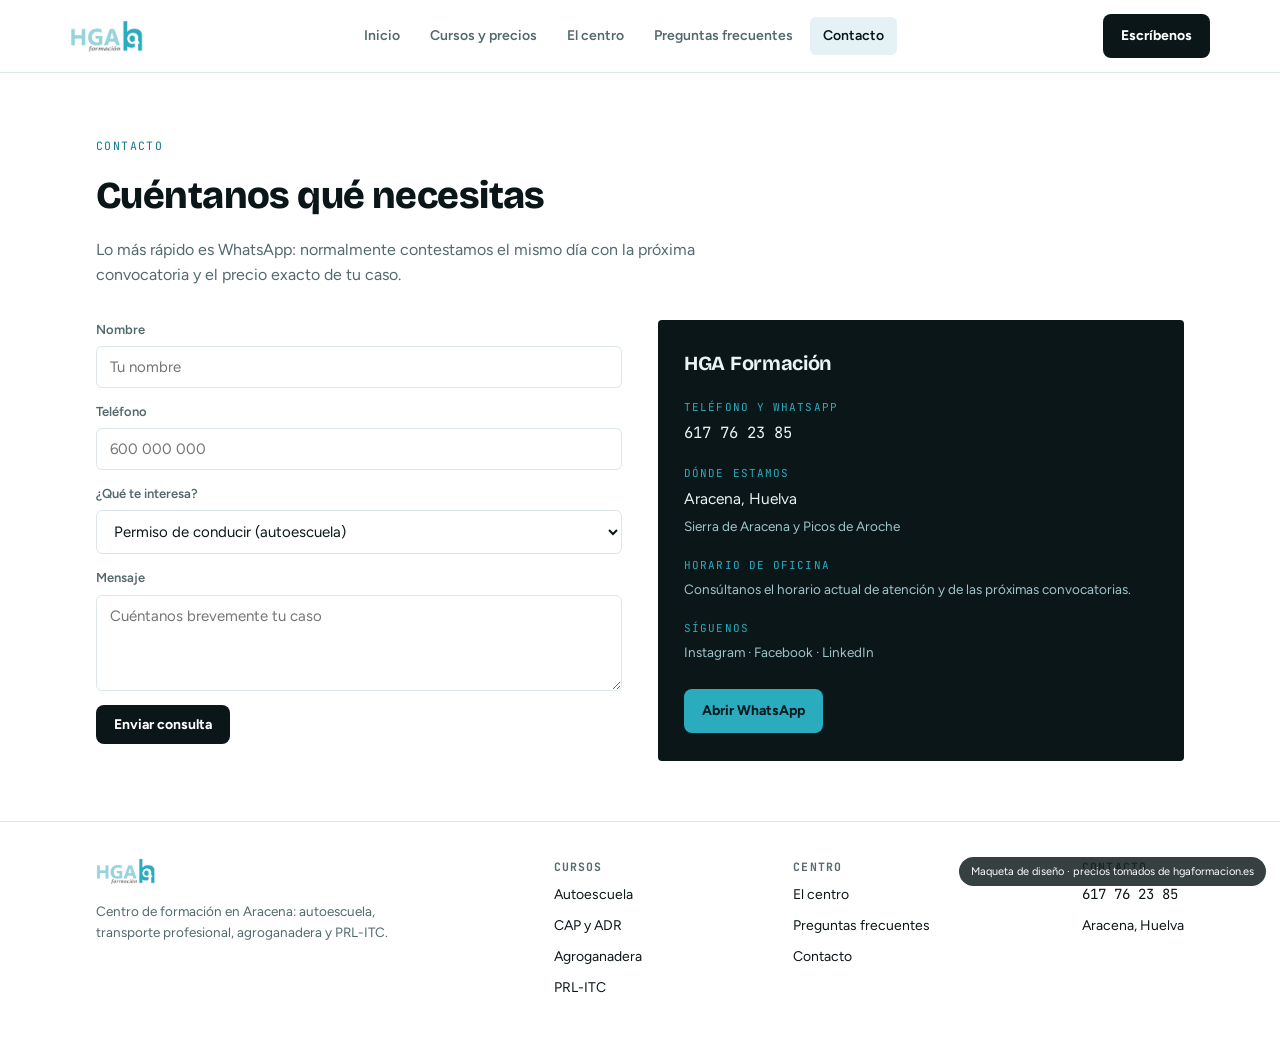
==== contacto.html @ 6712f412 "Web inicial de HGA Formacion" ====
<!doctype html>
<html lang="es">
<head>
<meta charset="utf-8">
<meta name="viewport" content="width=device-width, initial-scale=1">
<title>Contacto — HGA Formación</title>
<meta name="description" content="Teléfono, WhatsApp y formulario de contacto de HGA Formación en Aracena, Huelva.">
<link rel="stylesheet" href="assets/style.css">
</head>
<body>

<div class="flag">Maqueta de diseño<span class="long"> · precios tomados de hgaformacion.es</span></div>

<nav class="nav">
  <div class="wrap nav-inner">
    <a href="index.html"><img src="assets/logo.png" alt="HGA Formación"></a>
    <div class="nav-links">
      <a href="index.html" data-nav="inicio">Inicio</a>
      <a href="cursos.html" data-nav="cursos">Cursos y precios</a>
      <a href="el-centro.html" data-nav="centro">El centro</a>
      <a href="preguntas-frecuentes.html" data-nav="faq">Preguntas frecuentes</a>
      <a href="contacto.html" data-nav="contacto" class="active">Contacto</a>
    </div>
    <a class="btn btn-dark" href="contacto.html">Escríbenos</a>
  </div>
</nav>

<main>
<section>
    <div class="wrap">
      <div class="head">
        <span class="label">Contacto</span>
        <h2>Cuéntanos qué necesitas</h2>
        <p>Lo más rápido es WhatsApp: normalmente contestamos el mismo día con la próxima convocatoria y el precio exacto de tu caso.</p>
      </div>
      <div class="contact-grid">
        <form onsubmit="event.preventDefault(); this.querySelector('.sent').hidden=false;">
          <div class="field"><label for="n">Nombre</label><input id="n" type="text" placeholder="Tu nombre" required></div>
          <div class="field"><label for="t">Teléfono</label><input id="t" type="tel" placeholder="600 000 000" required></div>
          <div class="field"><label for="c">¿Qué te interesa?</label>
            <select id="c">
              <option>Permiso de conducir (autoescuela)</option>
              <option>CAP inicial o renovación</option>
              <option>ADR</option>
              <option>Formación agroganadera</option>
              <option>PRL-ITC / formación de empresa</option>
              <option>Otra cosa</option>
            </select>
          </div>
          <div class="field"><label for="m">Mensaje</label><textarea id="m" rows="4" placeholder="Cuéntanos brevemente tu caso"></textarea></div>
          <button class="btn btn-dark" type="submit">Enviar consulta</button>
          <p class="sent" hidden style="margin-top:12px; font-size:14px; color:var(--teal);">Formulario de ejemplo — en la web real, esta consulta llegaría al correo del centro.</p>
        </form>
        <div class="info-card">
          <h3>HGA Formación</h3>
          <div class="info-item"><div class="k">Teléfono y WhatsApp</div><p class="num">617 76 23 85</p></div>
          <div class="info-item"><div class="k">Dónde estamos</div><p>Aracena, Huelva</p><p class="small">Sierra de Aracena y Picos de Aroche</p></div>
          <div class="info-item"><div class="k">Horario de oficina</div><p class="small">Consúltanos el horario actual de atención y de las próximas convocatorias.</p></div>
          <div class="info-item"><div class="k">Síguenos</div><p class="small">Instagram · Facebook · LinkedIn</p></div>
          <div style="margin-top:26px;"><a class="btn btn-teal" href="contacto.html">Abrir WhatsApp</a></div>
        </div>
      </div>
    </div>
  </section>
</main>

<footer>
  <div class="wrap foot">
    <div>
      <img src="assets/logo.png" alt="HGA Formación">
      <p>Centro de formación en Aracena: autoescuela, transporte profesional, agroganadera y PRL-ITC.</p>
    </div>
    <div>
      <h4>Cursos</h4>
      <a href="cursos.html">Autoescuela</a>
      <a href="cursos.html">CAP y ADR</a>
      <a href="cursos.html">Agroganadera</a>
      <a href="cursos.html">PRL-ITC</a>
    </div>
    <div>
      <h4>Centro</h4>
      <a href="el-centro.html">El centro</a>
      <a href="preguntas-frecuentes.html">Preguntas frecuentes</a>
      <a href="contacto.html">Contacto</a>
    </div>
    <div>
      <h4>Contacto</h4>
      <a href="contacto.html" class="num">617 76 23 85</a>
      <a href="contacto.html">Aracena, Huelva</a>
    </div>
  </div>
</footer>

</body>
</html>
---- assets/style.css ----
@import url('https://fonts.googleapis.com/css2?family=Bricolage+Grotesque:opsz,wght@12..96,600;12..96,700;12..96,800&family=Figtree:wght@400;500;600;700&family=JetBrains+Mono:wght@500;600&display=swap');

  :root{
    --paper:#FFFFFF;
    --mist:#EDF2F3;
    --ink:#0B1618;
    --ink-soft:#54696D;
    --teal:#12798C;
    --teal-bright:#2AACBE;
    --teal-light:#8FD1DC;
    --teal-soft:#E4F2F5;
    --line:#DCE6E8;
    --on-dark:#EAF4F5;
    --on-dark-soft:#9FC4CA;
    --dark-panel:#0B1618;
    --dark-panel-2:#122A2F;
  }
  @media (prefers-color-scheme: dark){
    :root:not([data-theme="light"]){
      --paper:#0A1517;
      --mist:#101F22;
      --ink:#E9F3F4;
      --ink-soft:#95AEB2;
      --teal:#3FB0C3;
      --teal-bright:#5CC8D8;
      --teal-light:#2F707B;
      --teal-soft:#12292E;
      --line:#1E3438;
      --on-dark:#EAF4F5;
      --on-dark-soft:#9FC4CA;
      --dark-panel:#06100F;
      --dark-panel-2:#0F2226;
    }
  }
  :root[data-theme="dark"]{
    --paper:#0A1517;
    --mist:#101F22;
    --ink:#E9F3F4;
    --ink-soft:#95AEB2;
    --teal:#3FB0C3;
    --teal-bright:#5CC8D8;
    --teal-light:#2F707B;
    --teal-soft:#12292E;
    --line:#1E3438;
    --on-dark:#EAF4F5;
    --on-dark-soft:#9FC4CA;
    --dark-panel:#06100F;
    --dark-panel-2:#0F2226;
  }

  *{box-sizing:border-box;}
  body{margin:0; background:var(--paper); color:var(--ink); font-family:'Figtree', system-ui, sans-serif; -webkit-font-smoothing:antialiased; line-height:1.55;}
  h1,h2,h3,h4{font-family:'Bricolage Grotesque', system-ui, sans-serif; margin:0; text-wrap:balance; letter-spacing:-.015em;}
  p{margin:0;}
  a{color:inherit; text-decoration:none;}
  .num{font-family:'JetBrains Mono', monospace; font-variant-numeric:tabular-nums;}
  .wrap{max-width:1140px; margin:0 auto; padding:0 26px;}
  .label{font-family:'JetBrains Mono', monospace; font-size:11.5px; letter-spacing:.12em; text-transform:uppercase; color:var(--teal);}

  /* ---------- nav ---------- */
  .nav{position:sticky; top:0; z-index:40; background:color-mix(in srgb, var(--paper) 92%, transparent); backdrop-filter:blur(10px); border-bottom:1px solid var(--line);}
  .nav-inner{display:flex; align-items:center; justify-content:space-between; gap:18px; padding:14px 0;}
  .nav img{height:32px; width:auto; display:block;}
  .nav-links{display:flex; gap:4px; overflow-x:auto; scrollbar-width:none;}
  .nav-links::-webkit-scrollbar{display:none;}
  .nav-links a{font-size:14px; font-weight:600; color:var(--ink-soft); padding:8px 13px; border-radius:6px; white-space:nowrap;}
  .nav-links a:hover{background:var(--mist); color:var(--ink);}
  .nav-links a.active{color:var(--ink); background:var(--teal-soft);}
  .btn{display:inline-flex; align-items:center; gap:8px; font-weight:700; font-size:14px; padding:11px 18px; border-radius:8px; white-space:nowrap; border:none; cursor:pointer; font-family:'Figtree',sans-serif;}
  .btn-dark{background:var(--ink); color:var(--paper);}
  .btn-teal{background:var(--teal-bright); color:#04191D;}
  .btn-line{border:1.5px solid var(--line); color:var(--ink);}
  .btn-light{background:var(--on-dark); color:#04191D;}


  /* ---------- hero ---------- */
  .hero{background:var(--dark-panel); color:var(--on-dark); padding:64px 0 0; position:relative; overflow:hidden;}
  .hero .eyebrow{color:var(--teal-bright); font-family:'JetBrains Mono',monospace; font-size:11.5px; letter-spacing:.12em; text-transform:uppercase;}
  .hero h1{font-size:clamp(38px,6.2vw,68px); font-weight:800; line-height:1.02; margin-top:16px; max-width:15ch; color:var(--on-dark);}
  .hero h1 em{font-style:normal; color:var(--teal-bright);}
  .hero .sub{margin-top:20px; font-size:17px; color:var(--on-dark-soft); max-width:52ch;}
  .hero .ctas{margin-top:30px; display:flex; gap:12px; flex-wrap:wrap;}
  .route{margin-top:56px; padding-bottom:34px;}
  .route-line{position:relative; height:2px; background:linear-gradient(90deg, transparent, var(--teal-light) 12%, var(--teal-light) 88%, transparent);}
  .route-stops{display:grid; grid-template-columns:repeat(4,1fr); margin-top:-7px;}
  .route-stop{text-align:left; padding-right:14px;}
  .route-stop .dot{width:12px; height:12px; border-radius:50%; background:var(--teal-bright); border:3px solid var(--dark-panel); margin-bottom:12px;}
  .route-stop h4{font-size:14.5px; color:var(--on-dark); font-weight:700;}
  .route-stop p{font-size:12.5px; color:var(--on-dark-soft); margin-top:3px;}

  /* ---------- sections ---------- */
  section{padding:60px 0;}
  section.mist{background:var(--mist);}
  .head{max-width:62ch; margin-bottom:32px;}
  .head h2{font-size:clamp(26px,3.6vw,38px); font-weight:800; margin-top:10px;}
  .head p{margin-top:12px; color:var(--ink-soft); font-size:16px;}

  .grid-4{display:grid; grid-template-columns:repeat(4,1fr); gap:14px;}
  .grid-3{display:grid; grid-template-columns:repeat(3,1fr); gap:16px;}
  .grid-2{display:grid; grid-template-columns:1fr 1fr; gap:40px; align-items:start;}

  .tile{background:var(--paper); border:1px solid var(--line); border-radius:4px; padding:22px 20px; display:flex; flex-direction:column; gap:10px; transition:border-color .15s;}
  .tile:hover{border-color:var(--teal-bright);}
  .tile .ico{color:var(--teal); }
  .tile h3{font-size:18px; font-weight:700;}
  .tile p{font-size:14px; color:var(--ink-soft); flex:1;}
  .tile .from{font-family:'JetBrains Mono',monospace; font-size:13px; color:var(--ink); font-weight:600; border-top:1px solid var(--line); padding-top:12px;}
  .tile .from span{color:var(--ink-soft); font-weight:500;}

  /* ---------- price tables ---------- */
  .price-block{margin-bottom:44px;}
  .price-head{display:flex; align-items:baseline; justify-content:space-between; gap:16px; border-bottom:2px solid var(--ink); padding-bottom:10px; margin-bottom:4px; flex-wrap:wrap;}
  .price-head h3{font-size:22px; font-weight:800;}
  .price-head span{font-size:13px; color:var(--ink-soft);}
  .price-row{display:flex; align-items:baseline; justify-content:space-between; gap:16px; padding:14px 2px; border-bottom:1px solid var(--line);}
  .price-row .name{font-size:15px; font-weight:600;}
  .price-row .desc{font-size:13px; color:var(--ink-soft); margin-top:2px; max-width:60ch;}
  .price-row .val{font-family:'JetBrains Mono',monospace; font-size:16px; font-weight:600; color:var(--teal); white-space:nowrap;}
  .note{margin-top:14px; font-size:13px; color:var(--ink-soft);}

  /* ---------- centro / lists ---------- */
  .feature{display:flex; gap:14px; padding:16px 0; border-bottom:1px solid var(--line);}
  .feature:last-child{border-bottom:none;}
  .feature .k{font-family:'JetBrains Mono',monospace; font-size:12px; color:var(--teal); padding-top:3px;}
  .feature h4{font-size:16px; font-weight:700;}
  .feature p{font-size:14px; color:var(--ink-soft); margin-top:4px;}
  .art{width:100%; height:auto; display:block; border-radius:4px;}

  /* ---------- faq ---------- */
  details{border-bottom:1px solid var(--line); padding:16px 0;}
  summary{cursor:pointer; font-weight:700; font-size:16px; list-style:none; display:flex; justify-content:space-between; gap:14px; align-items:center;}
  summary::-webkit-details-marker{display:none;}
  summary::after{content:"+"; font-family:'JetBrains Mono',monospace; color:var(--teal); font-size:19px;}
  details[open] summary::after{content:"–";}
  details p{margin-top:10px; font-size:14.5px; color:var(--ink-soft); max-width:70ch;}

  /* ---------- contact ---------- */
  .contact-grid{display:grid; grid-template-columns:1fr 1fr; gap:36px;}
  .field{display:flex; flex-direction:column; gap:6px; margin-bottom:14px;}
  .field label{font-size:13px; font-weight:600; color:var(--ink-soft);}
  .field input, .field select, .field textarea{
    font-family:'Figtree',sans-serif; font-size:15px; padding:11px 13px; border:1px solid var(--line);
    border-radius:6px; background:var(--paper); color:var(--ink);
  }
  .field input:focus, .field select:focus, .field textarea:focus{outline:2px solid var(--teal-bright); outline-offset:1px; border-color:transparent;}
  .info-card{background:var(--dark-panel); color:var(--on-dark); border-radius:4px; padding:28px 26px;}
  .info-card h3{color:var(--on-dark); font-size:20px; font-weight:700;}
  .info-item{margin-top:20px;}
  .info-item .k{font-family:'JetBrains Mono',monospace; font-size:11px; letter-spacing:.1em; text-transform:uppercase; color:var(--teal-bright);}
  .info-item p{margin-top:5px; font-size:15.5px; color:var(--on-dark);}
  .info-item p.small{font-size:13.5px; color:var(--on-dark-soft);}

  /* ---------- cta band ---------- */
  .band{background:var(--dark-panel-2); color:var(--on-dark); padding:46px 0;}
  .band-inner{display:flex; justify-content:space-between; align-items:center; gap:24px; flex-wrap:wrap;}
  .band h2{color:var(--on-dark); font-size:clamp(23px,3vw,32px); max-width:20ch;}
  .band p{color:var(--on-dark-soft); margin-top:8px; font-size:15px;}

  /* ---------- footer ---------- */
  footer{border-top:1px solid var(--line); padding:36px 0 46px;}
  .foot{display:flex; justify-content:space-between; gap:26px; flex-wrap:wrap;}
  .foot img{height:26px;}
  .foot p{font-size:13.5px; color:var(--ink-soft); margin-top:10px; max-width:34ch;}
  .foot h4{font-size:11.5px; font-family:'JetBrains Mono',monospace; letter-spacing:.1em; text-transform:uppercase; color:var(--ink-soft);}
  .foot a{display:block; font-size:14px; color:var(--ink); margin-top:9px;}

  .flag{position:fixed; bottom:14px; right:14px; z-index:60; background:var(--ink); color:var(--paper); font-size:11px; padding:6px 12px; border-radius:100px; opacity:.82;}
  .flag .long{display:inline;}
  @media (max-width:700px){ .flag .long{display:none;} }

  @media (max-width:900px){
    .grid-4{grid-template-columns:repeat(2,1fr);}
    .grid-3, .grid-2, .contact-grid{grid-template-columns:1fr;}
    .route-stops{grid-template-columns:repeat(2,1fr); gap:22px 0;}
    .nav-inner{flex-wrap:wrap;}
    .nav-links{order:3; width:100%;}
  }
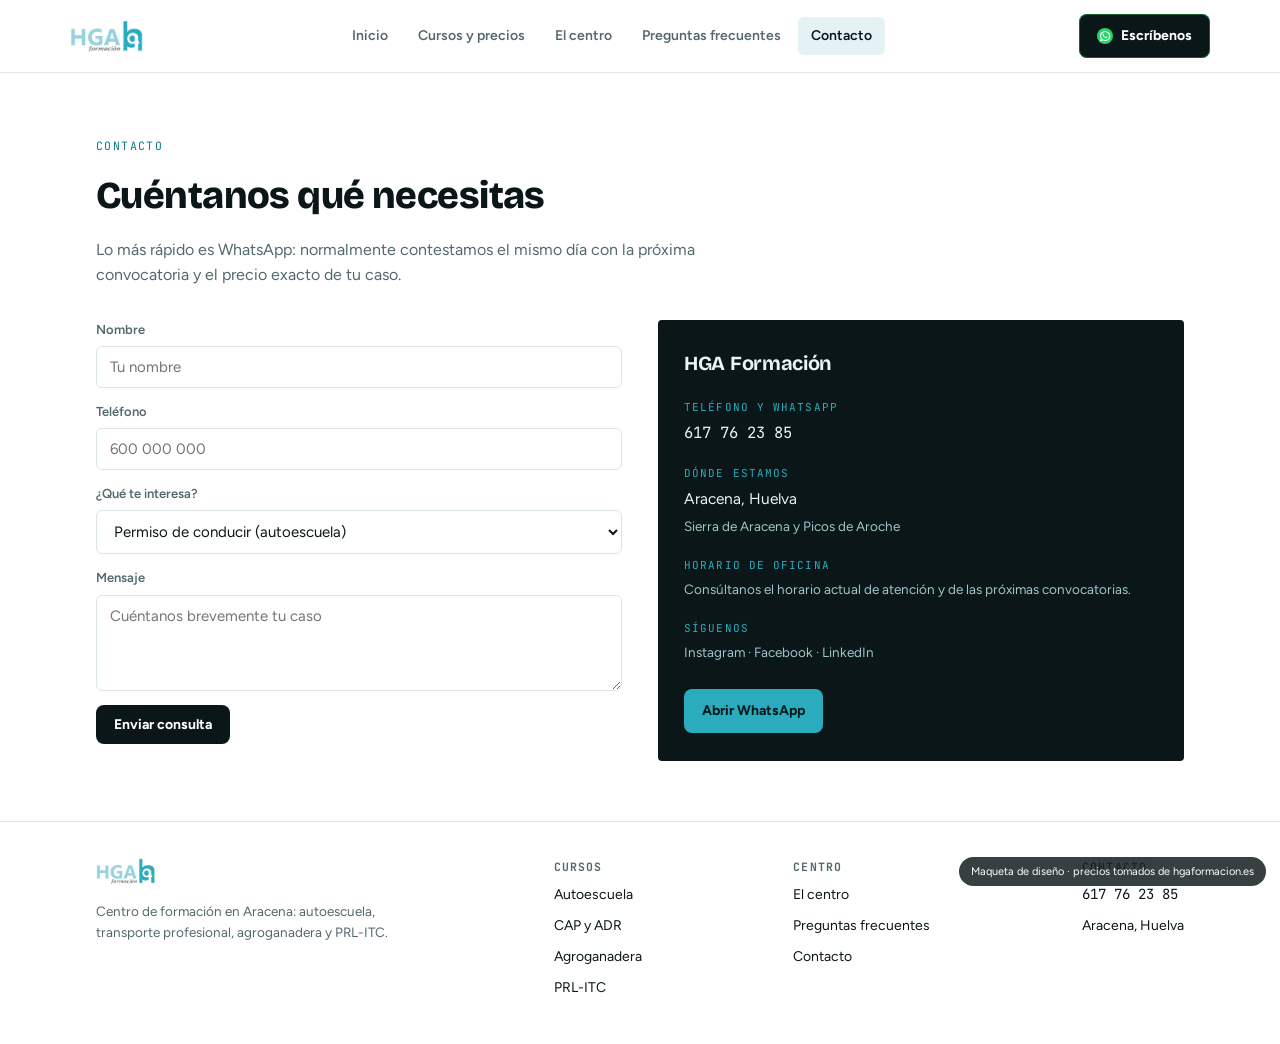
==== commit 1d32679e: "Icono WhatsApp en header y boton Llamanos en el hero" ====
--- a/contacto.html
+++ b/contacto.html
@@ -21,7 +21,7 @@
       <a href="preguntas-frecuentes.html" data-nav="faq">Preguntas frecuentes</a>
       <a href="contacto.html" data-nav="contacto" class="active">Contacto</a>
     </div>
-    <a class="btn btn-dark" href="contacto.html">Escríbenos</a>
+    <a class="btn btn-dark btn-wa" href="https://wa.me/34617762385?text=Hola%2C%20estaba%20viendo%20la%20web%20de%20HGA%20Formaci%C3%B3n%20y%20necesito%20m%C3%A1s%20informaci%C3%B3n." target="_blank" rel="noopener"><svg width="16" height="16" viewBox="0 0 32 32" fill="none"><circle cx="16" cy="16" r="16" fill="#25D366"/><path d="M22.9 9.1a9.6 9.6 0 0 0-15.4 11.3L6 27l6.8-1.8a9.6 9.6 0 0 0 13.7-8.6c0-2.6-1-5-2.6-7.5Zm-6.9 14.7a8 8 0 0 1-4.1-1.1l-.3-.2-3 .8.8-2.9-.2-.3a8 8 0 1 1 14.9-4 8 8 0 0 1-8.1 7.7Zm4.4-6c-.2-.1-1.4-.7-1.7-.8-.2-.1-.4-.1-.6.1-.2.2-.6.8-.8 1-.1.2-.3.2-.5.1-.2-.1-1-.4-1.9-1.2-.7-.6-1.2-1.4-1.3-1.6-.1-.2 0-.4.1-.5l.4-.4.3-.4c.1-.1.1-.3 0-.4-.1-.1-.6-1.4-.8-1.9-.2-.5-.4-.4-.6-.4h-.5c-.2 0-.4.1-.6.3-.2.2-.8.8-.8 1.9 0 1.1.8 2.2.9 2.4.1.2 1.6 2.5 4 3.5.6.2 1 .4 1.3.5.6.2 1.1.1 1.5-.1.5-.2 1.4-.6 1.6-1.1.2-.5.2-1 .1-1.1-.1-.1-.2-.1-.4-.2Z" fill="#fff"/></svg>Escríbenos</a>
   </div>
 </nav>
 
@@ -57,7 +57,7 @@
           <div class="info-item"><div class="k">Dónde estamos</div><p>Aracena, Huelva</p><p class="small">Sierra de Aracena y Picos de Aroche</p></div>
           <div class="info-item"><div class="k">Horario de oficina</div><p class="small">Consúltanos el horario actual de atención y de las próximas convocatorias.</p></div>
           <div class="info-item"><div class="k">Síguenos</div><p class="small">Instagram · Facebook · LinkedIn</p></div>
-          <div style="margin-top:26px;"><a class="btn btn-teal" href="contacto.html">Abrir WhatsApp</a></div>
+          <div style="margin-top:26px;"><a class="btn btn-teal" href="https://wa.me/34617762385?text=Hola%2C%20estaba%20viendo%20la%20web%20de%20HGA%20Formaci%C3%B3n%20y%20necesito%20m%C3%A1s%20informaci%C3%B3n." target="_blank" rel="noopener">Abrir WhatsApp</a></div>
         </div>
       </div>
     </div>
--- a/assets/style.css
+++ b/assets/style.css
@@ -71,10 +71,14 @@
   .btn-teal{background:var(--teal-bright); color:#04191D;}
   .btn-line{border:1.5px solid var(--line); color:var(--ink);}
   .btn-light{background:var(--on-dark); color:#04191D;}
+  .btn-wa{box-shadow:0 0 0 1px rgba(37,211,102,.4) inset; transition:box-shadow .15s;}
+  .btn-wa:hover{box-shadow:0 0 0 1.5px rgba(37,211,102,.7) inset;}
 
 
   /* ---------- hero ---------- */
   .hero{background:var(--dark-panel); color:var(--on-dark); padding:64px 0 0; position:relative; overflow:hidden;}
+  .hero::before{content:""; position:absolute; inset:0; background-image:linear-gradient(100deg, var(--dark-panel) 34%, color-mix(in srgb, var(--dark-panel) 62%, transparent) 58%, color-mix(in srgb, var(--dark-panel) 18%, transparent) 100%), url('hero-coche.jpg'); background-size:cover; background-position:center 38%; z-index:0;}
+  .hero > .wrap{position:relative; z-index:1;}
   .hero .eyebrow{color:var(--teal-bright); font-family:'JetBrains Mono',monospace; font-size:11.5px; letter-spacing:.12em; text-transform:uppercase;}
   .hero h1{font-size:clamp(38px,6.2vw,68px); font-weight:800; line-height:1.02; margin-top:16px; max-width:15ch; color:var(--on-dark);}
   .hero h1 em{font-style:normal; color:var(--teal-bright);}
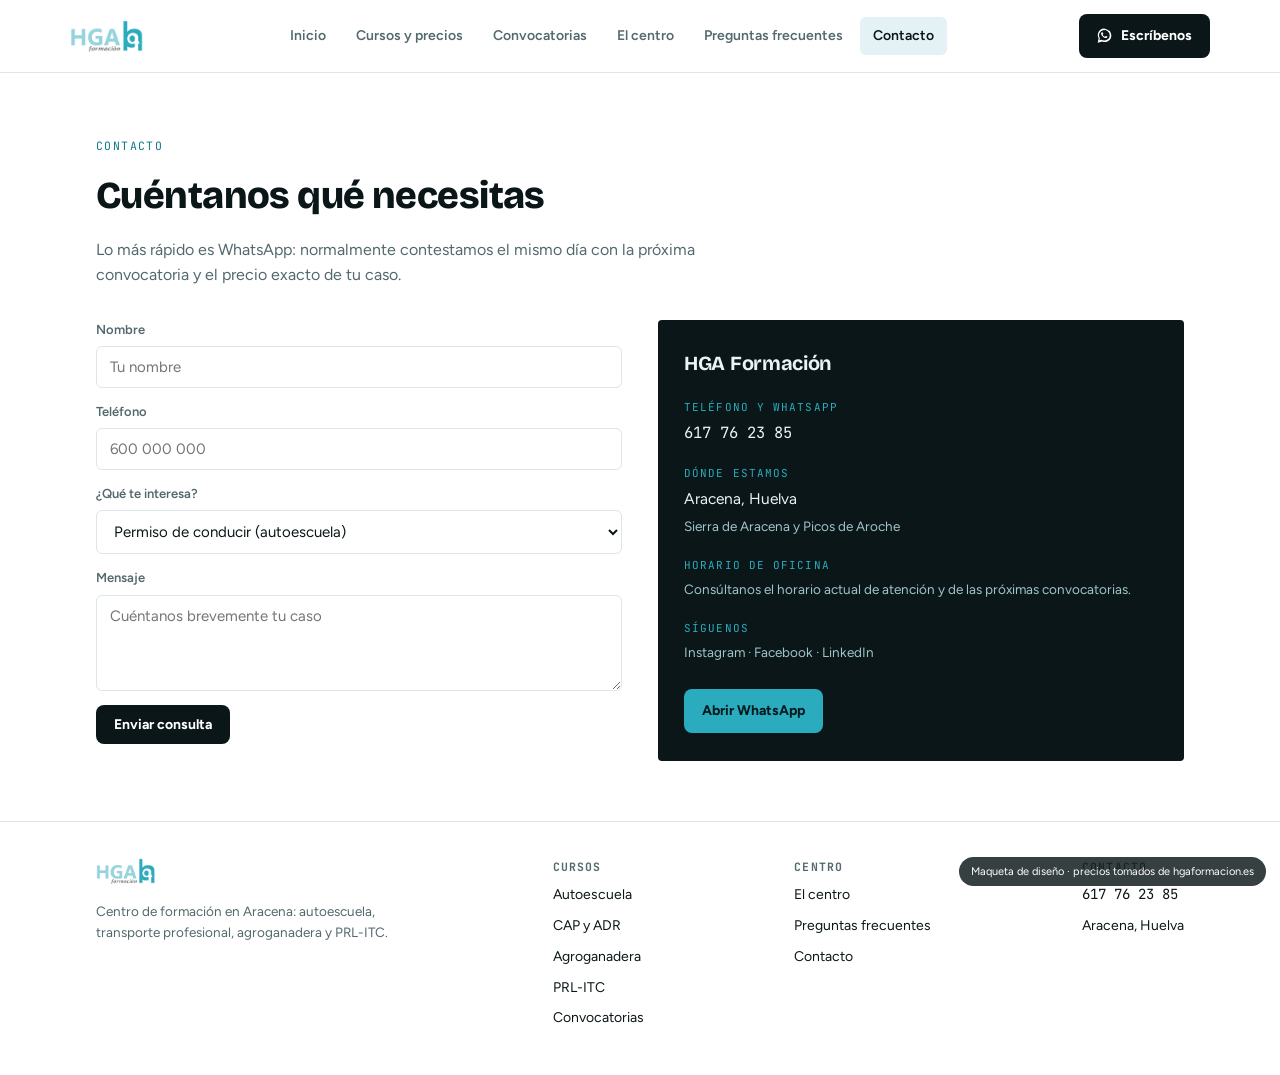
==== commit 8b1668a1: "Quitar verde del boton WhatsApp de cabecera y añadir pagina de Convocatorias" ====
--- a/contacto.html
+++ b/contacto.html
@@ -6,6 +6,10 @@
 <title>Contacto — HGA Formación</title>
 <meta name="description" content="Teléfono, WhatsApp y formulario de contacto de HGA Formación en Aracena, Huelva.">
 <link rel="stylesheet" href="assets/style.css">
+<link rel="icon" href="assets/favicon.ico" sizes="any">
+<link rel="icon" href="assets/favicon-32x32.png" type="image/png" sizes="32x32">
+<link rel="icon" href="assets/favicon-16x16.png" type="image/png" sizes="16x16">
+<link rel="apple-touch-icon" href="assets/apple-touch-icon.png">
 </head>
 <body>
 
@@ -14,14 +18,20 @@
 <nav class="nav">
   <div class="wrap nav-inner">
     <a href="index.html"><img src="assets/logo.png" alt="HGA Formación"></a>
-    <div class="nav-links">
+    <div class="nav-links" id="navLinks">
       <a href="index.html" data-nav="inicio">Inicio</a>
       <a href="cursos.html" data-nav="cursos">Cursos y precios</a>
+      <a href="convocatorias.html" data-nav="convocatorias">Convocatorias</a>
       <a href="el-centro.html" data-nav="centro">El centro</a>
       <a href="preguntas-frecuentes.html" data-nav="faq">Preguntas frecuentes</a>
       <a href="contacto.html" data-nav="contacto" class="active">Contacto</a>
     </div>
-    <a class="btn btn-dark btn-wa" href="https://wa.me/34617762385?text=Hola%2C%20estaba%20viendo%20la%20web%20de%20HGA%20Formaci%C3%B3n%20y%20necesito%20m%C3%A1s%20informaci%C3%B3n." target="_blank" rel="noopener"><svg width="16" height="16" viewBox="0 0 32 32" fill="none"><circle cx="16" cy="16" r="16" fill="#25D366"/><path d="M22.9 9.1a9.6 9.6 0 0 0-15.4 11.3L6 27l6.8-1.8a9.6 9.6 0 0 0 13.7-8.6c0-2.6-1-5-2.6-7.5Zm-6.9 14.7a8 8 0 0 1-4.1-1.1l-.3-.2-3 .8.8-2.9-.2-.3a8 8 0 1 1 14.9-4 8 8 0 0 1-8.1 7.7Zm4.4-6c-.2-.1-1.4-.7-1.7-.8-.2-.1-.4-.1-.6.1-.2.2-.6.8-.8 1-.1.2-.3.2-.5.1-.2-.1-1-.4-1.9-1.2-.7-.6-1.2-1.4-1.3-1.6-.1-.2 0-.4.1-.5l.4-.4.3-.4c.1-.1.1-.3 0-.4-.1-.1-.6-1.4-.8-1.9-.2-.5-.4-.4-.6-.4h-.5c-.2 0-.4.1-.6.3-.2.2-.8.8-.8 1.9 0 1.1.8 2.2.9 2.4.1.2 1.6 2.5 4 3.5.6.2 1 .4 1.3.5.6.2 1.1.1 1.5-.1.5-.2 1.4-.6 1.6-1.1.2-.5.2-1 .1-1.1-.1-.1-.2-.1-.4-.2Z" fill="#fff"/></svg>Escríbenos</a>
+    <div class="nav-actions">
+      <a class="btn btn-dark" href="https://wa.me/34617762385?text=Hola%2C%20estaba%20viendo%20la%20web%20de%20HGA%20Formaci%C3%B3n%20y%20necesito%20m%C3%A1s%20informaci%C3%B3n." target="_blank" rel="noopener"><svg width="16" height="16" viewBox="5 5 24 24" fill="none"><path d="M22.9 9.1a9.6 9.6 0 0 0-15.4 11.3L6 27l6.8-1.8a9.6 9.6 0 0 0 13.7-8.6c0-2.6-1-5-2.6-7.5Zm-6.9 14.7a8 8 0 0 1-4.1-1.1l-.3-.2-3 .8.8-2.9-.2-.3a8 8 0 1 1 14.9-4 8 8 0 0 1-8.1 7.7Zm4.4-6c-.2-.1-1.4-.7-1.7-.8-.2-.1-.4-.1-.6.1-.2.2-.6.8-.8 1-.1.2-.3.2-.5.1-.2-.1-1-.4-1.9-1.2-.7-.6-1.2-1.4-1.3-1.6-.1-.2 0-.4.1-.5l.4-.4.3-.4c.1-.1.1-.3 0-.4-.1-.1-.6-1.4-.8-1.9-.2-.5-.4-.4-.6-.4h-.5c-.2 0-.4.1-.6.3-.2.2-.8.8-.8 1.9 0 1.1.8 2.2.9 2.4.1.2 1.6 2.5 4 3.5.6.2 1 .4 1.3.5.6.2 1.1.1 1.5-.1.5-.2 1.4-.6 1.6-1.1.2-.5.2-1 .1-1.1-.1-.1-.2-.1-.4-.2Z" fill="#fff"/></svg>Escríbenos</a>
+      <button class="nav-toggle" id="navToggle" aria-label="Abrir menú" aria-expanded="false" aria-controls="navLinks">
+        <span></span><span></span><span></span>
+      </button>
+    </div>
   </div>
 </nav>
 
@@ -76,6 +86,7 @@
       <a href="cursos.html">CAP y ADR</a>
       <a href="cursos.html">Agroganadera</a>
       <a href="cursos.html">PRL-ITC</a>
+      <a href="convocatorias.html">Convocatorias</a>
     </div>
     <div>
       <h4>Centro</h4>
@@ -91,5 +102,27 @@
   </div>
 </footer>
 
+<script>
+(function(){
+  var toggle = document.getElementById('navToggle');
+  var links = document.getElementById('navLinks');
+  if(!toggle || !links) return;
+  function close(){
+    links.classList.remove('is-open');
+    toggle.classList.remove('is-active');
+    toggle.setAttribute('aria-expanded','false');
+  }
+  toggle.addEventListener('click', function(e){
+    e.stopPropagation();
+    var open = links.classList.toggle('is-open');
+    toggle.classList.toggle('is-active', open);
+    toggle.setAttribute('aria-expanded', open ? 'true' : 'false');
+  });
+  links.querySelectorAll('a').forEach(function(a){ a.addEventListener('click', close); });
+  document.addEventListener('click', function(e){
+    if(!links.contains(e.target) && !toggle.contains(e.target)) close();
+  });
+})();
+</script>
 </body>
 </html>
--- a/assets/style.css
+++ b/assets/style.css
@@ -71,8 +71,12 @@
   .btn-teal{background:var(--teal-bright); color:#04191D;}
   .btn-line{border:1.5px solid var(--line); color:var(--ink);}
   .btn-light{background:var(--on-dark); color:#04191D;}
-  .btn-wa{box-shadow:0 0 0 1px rgba(37,211,102,.4) inset; transition:box-shadow .15s;}
-  .btn-wa:hover{box-shadow:0 0 0 1.5px rgba(37,211,102,.7) inset;}
+  .nav-actions{display:flex; align-items:center; gap:10px;}
+  .nav-toggle{display:none; flex-direction:column; justify-content:center; align-items:stretch; gap:5px; width:34px; height:34px; background:none; border:none; cursor:pointer; padding:0; flex:none;}
+  .nav-toggle span{display:block; width:100%; height:2px; background:var(--ink); border-radius:2px; transition:transform .2s ease, opacity .2s ease;}
+  .nav-toggle.is-active span:nth-child(1){transform:translateY(7px) rotate(45deg);}
+  .nav-toggle.is-active span:nth-child(2){opacity:0;}
+  .nav-toggle.is-active span:nth-child(3){transform:translateY(-7px) rotate(-45deg);}
 
 
   /* ---------- hero ---------- */
@@ -154,6 +158,31 @@
   .info-item p{margin-top:5px; font-size:15.5px; color:var(--on-dark);}
   .info-item p.small{font-size:13.5px; color:var(--on-dark-soft);}
 
+  /* ---------- convocatorias ---------- */
+  .convo-banner{background:var(--teal-soft); border-bottom:1px solid var(--line);}
+  .convo-banner-inner{display:flex; align-items:center; justify-content:space-between; gap:16px; padding:14px 0; flex-wrap:wrap;}
+  .convo-banner-text{display:flex; align-items:baseline; gap:10px; flex-wrap:wrap; font-size:14px;}
+  .convo-banner-text .k{font-family:'JetBrains Mono',monospace; font-size:11px; letter-spacing:.08em; text-transform:uppercase; color:var(--teal);}
+  .convo-banner-text strong{font-weight:700;}
+  .convo-banner-text .muted{color:var(--ink-soft);}
+
+  .convo-list{display:flex; flex-direction:column; gap:14px;}
+  .convo-card{display:flex; align-items:center; gap:22px; padding:20px; border:1px solid var(--line); border-radius:8px; background:var(--paper); flex-wrap:wrap;}
+  .convo-date{flex:none; width:64px; height:64px; border-radius:8px; background:var(--teal-soft); color:var(--teal); display:flex; flex-direction:column; align-items:center; justify-content:center; line-height:1.1;}
+  .convo-date .day{font-family:'Bricolage Grotesque',sans-serif; font-size:22px; font-weight:800;}
+  .convo-date .month{font-family:'JetBrains Mono',monospace; font-size:11px; letter-spacing:.08em;}
+  .convo-date.tbd{background:var(--mist); color:var(--ink-soft); font-size:10.5px; text-align:center; padding:4px; font-weight:600; letter-spacing:.02em;}
+  .convo-info{flex:1; min-width:200px;}
+  .convo-info .tag{font-family:'JetBrains Mono',monospace; font-size:11px; letter-spacing:.08em; text-transform:uppercase; color:var(--teal);}
+  .convo-info h3{font-size:18px; font-weight:700; margin-top:4px;}
+  .convo-info p{font-size:13.5px; color:var(--ink-soft); margin-top:4px;}
+  .convo-meta{display:flex; flex-direction:column; align-items:flex-end; gap:8px;}
+  .convo-meta .seats{font-size:13px; color:var(--ink-soft); white-space:nowrap;}
+  @media (max-width:700px){
+    .convo-card{flex-direction:column; align-items:flex-start;}
+    .convo-meta{align-items:flex-start; width:100%;}
+  }
+
   /* ---------- cta band ---------- */
   .band{background:var(--dark-panel-2); color:var(--on-dark); padding:46px 0;}
   .band-inner{display:flex; justify-content:space-between; align-items:center; gap:24px; flex-wrap:wrap;}
@@ -176,6 +205,18 @@
     .grid-4{grid-template-columns:repeat(2,1fr);}
     .grid-3, .grid-2, .contact-grid{grid-template-columns:1fr;}
     .route-stops{grid-template-columns:repeat(2,1fr); gap:22px 0;}
-    .nav-inner{flex-wrap:wrap;}
-    .nav-links{order:3; width:100%;}
-  }
+
+    .nav-toggle{display:flex;}
+    .nav-links{
+      display:none;
+      position:absolute; left:0; right:0; top:100%;
+      flex-direction:column; align-items:stretch; gap:2px;
+      background:var(--paper); border-bottom:1px solid var(--line);
+      padding:8px 26px 18px;
+      box-shadow:0 16px 28px -16px rgba(0,0,0,.3);
+    }
+    .nav-links.is-open{display:flex;}
+    .nav-links a{padding:12px 4px;}
+
+    .hero::before{background-position:80% 40%;}
+  }
